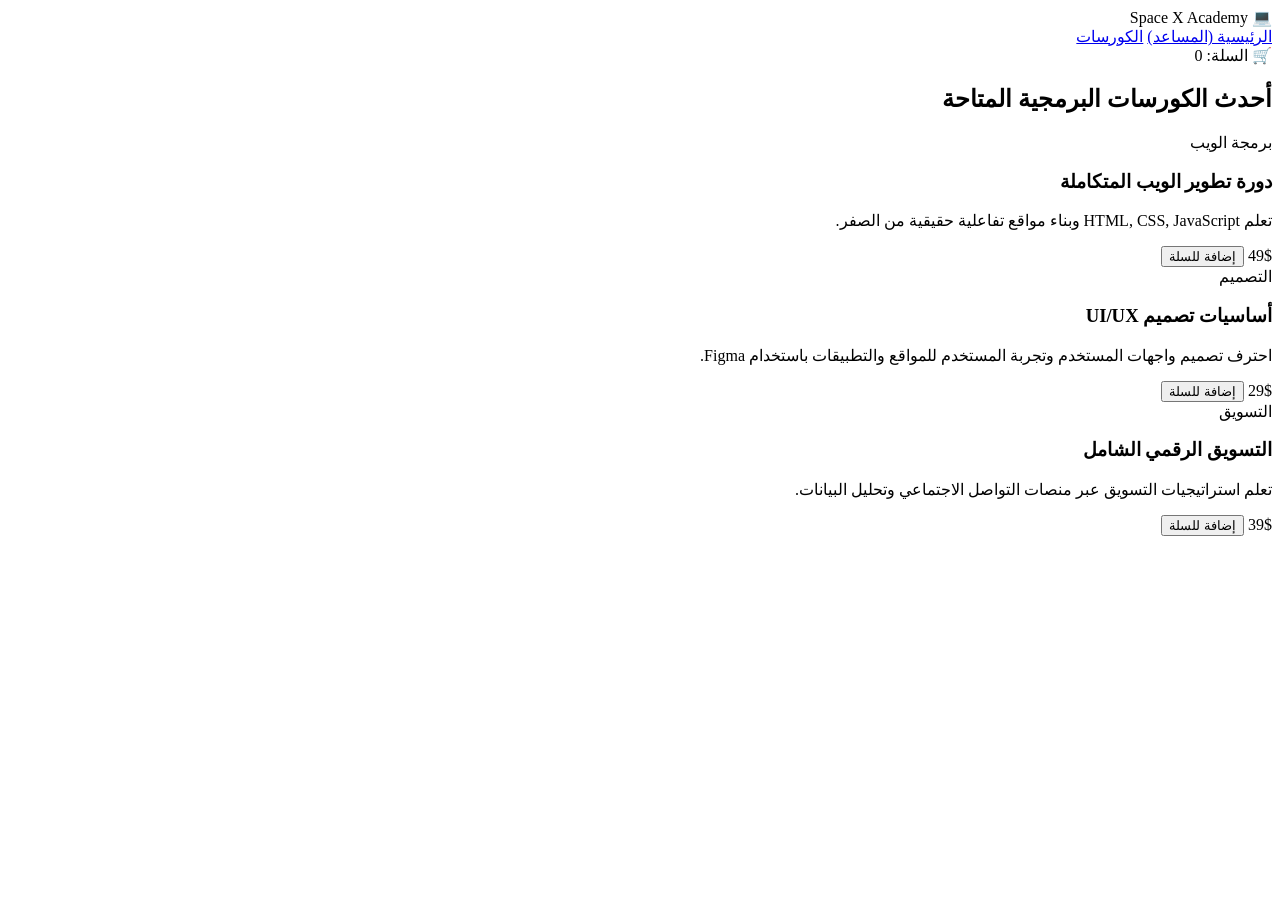
==== course.html @ 5a8a9283 "Update course.html" ====
<!DOCTYPE html>
<html lang="ar" dir="rtl">
<head>
    <meta charset="UTF-8">
    <meta name="viewport" content="width=device-width, initial-scale=1.0">
    <title>Space X Academy - الكورسات المتاحة</title>
    <link rel="stylesheet" href="style.css">
</head>
<body>

    <!-- شريط التنقل العلوي للربط بين الصفحات -->
    <header class="academy-header">
        <div class="logo">💻 Space X Academy</div>
        <nav class="nav-links">
            <a href="index.html">الرئيسية (المساعد)</a>
            <a href="courses.html" class="active">الكورسات</a>
        </nav>
        <div class="cart-icon">
            🛒 السلة: <span id="cart-count">0</span>
        </div>
    </header>

    <!-- قسم الكورسات -->
    <section class="courses-section">
        <h2 class="section-title">أحدث الكورسات البرمجية المتاحة</h2>
        
        <div class="courses-grid">
            <!-- الكورس الأول -->
            <div class="course-card">
                <span class="badge programming">برمجة الويب</span>
                <h3>دورة تطوير الويب المتكاملة</h3>
                <p>تعلم HTML, CSS, JavaScript وبناء مواقع تفاعلية حقيقية من الصفر.</p>
                <div class="card-footer">
                    <span class="price">49$</span>
                    <button class="btn-add-cart" onclick="addToCart()">إضافة للسلة</button>
                </div>
            </div>

            <!-- الكورس الثاني -->
            <div class="course-card">
                <span class="badge design">التصميم</span>
                <h3>أساسيات تصميم UI/UX</h3>
                <p>احترف تصميم واجهات المستخدم وتجربة المستخدم للمواقع والتطبيقات باستخدام Figma.</p>
                <div class="card-footer">
                    <span class="price">29$</span>
                    <button class="btn-add-cart" onclick="addToCart()">إضافة للسلة</button>
                </div>
            </div>

            <!-- الكورس الثالث -->
            <div class="course-card">
                <span class="badge marketing">التسويق</span>
                <h3>التسويق الرقمي الشامل</h3>
                <p>تعلم استراتيجيات التسويق عبر منصات التواصل الاجتماعي وتحليل البيانات.</p>
                <div class="card-footer">
                    <span class="price">39$</span>
                    <button class="btn-add-cart" onclick="addToCart()">إضافة للسلة</button>
                </div>
            </div>
        </div>
    </section>

    <!-- ربط ملف الجافا سكريبت لتشغيل السلة -->
    <script src="script.js"></script>
</body>
</html>
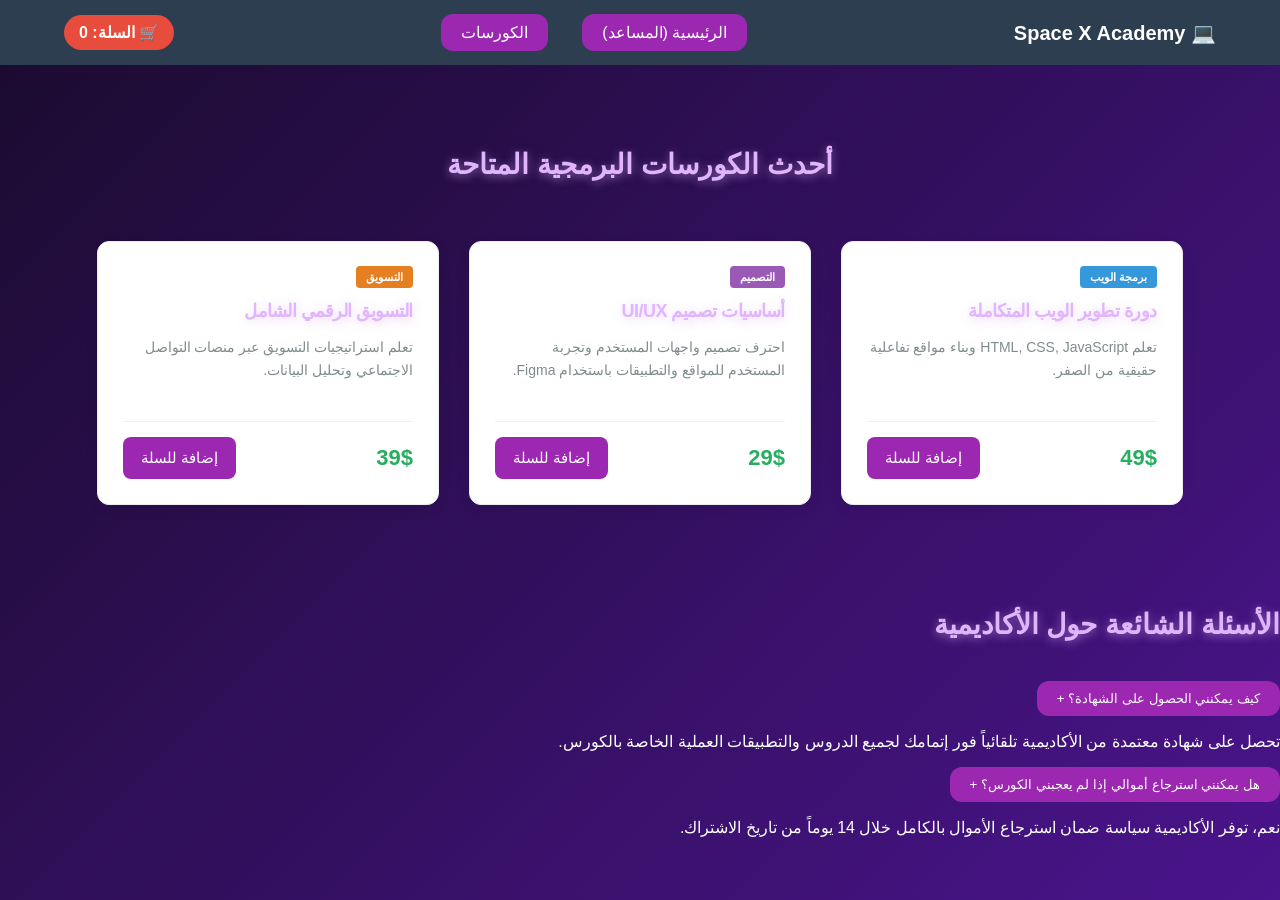
==== commit 668a4690: "Update course.html" ====
--- a/course.html
+++ b/course.html
@@ -63,4 +63,27 @@
     <!-- ربط ملف الجافا سكريبت لتشغيل السلة -->
     <script src="script.js"></script>
 </body>
+    <!-- قسم الأسئلة الشائعة -->
+<section class="faq-section">
+    <h2 class="section-title">الأسئلة الشائعة حول الأكاديمية</h2>
+    
+    <div class="faq-container">
+        <!-- السؤال الأول -->
+        <div class="faq-item">
+            <button class="faq-question" onclick="toggleFaq(this)">كيف يمكنني الحصول على الشهادة؟ <span>+</span></button>
+            <div class="faq-answer">
+                <p>تحصل على شهادة معتمدة من الأكاديمية تلقائياً فور إتمامك لجميع الدروس والتطبيقات العملية الخاصة بالكورس.</p>
+            </div>
+        </div>
+
+        <!-- السؤال الثاني -->
+        <div class="faq-item">
+            <button class="faq-question" onclick="toggleFaq(this)">هل يمكنني استرجاع أموالي إذا لم يعجبني الكورس؟ <span>+</span></button>
+            <div class="faq-answer">
+                <p>نعم، توفر الأكاديمية سياسة ضمان استرجاع الأموال بالكامل خلال 14 يوماً من تاريخ الاشتراك.</p>
+            </div>
+        </div>
+    </div>
+</section>
+
 </html>
--- a/style.css
+++ b/style.css
@@ -0,0 +1,233 @@
+body {
+  background: linear-gradient(135deg, #1a0b2e, #4a148c) !important;
+  color: white !important;
+  font-family: 'Cairo', sans-serif;
+  margin: 0;
+  min-height: 100vh;
+}
+
+h1, h2, h3 {
+  color: #e1b5fe !important;
+  text-shadow: 0 2px 10px rgba(225, 181, 254, 0.5);
+}
+
+a, button {
+  background-color: #9c27b0 !important;
+  color: white !important;
+  border-radius: 12px;
+  padding: 10px 20px;
+  text-decoration: none;
+  border: none;
+}
+
+a:hover, button:hover {
+  background-color: #ce93d8 !important;
+}
+#chat-container {
+    position: fixed; bottom: 20px; right: 20px;
+    width: 350px; height: 450px;
+    background-color: #0b0c10; border: 2px solid #1f2833;
+    border-radius: 10px; display: flex; flex-direction: column;
+    box-shadow: 0 0 15px rgba(0, 212, 255, 0.2); font-family: sans-serif;
+}
+#chat-header {
+    background-color: #1f2833; color: #66fcf1; padding: 12px;
+    text-align: center; font-weight: bold; border-radius: 8px 8px 0 0;
+}
+#chat-box {
+    flex: 1; padding: 10px; overflow-y: auto;
+    display: flex; flex-direction: column; gap: 10px; background: #121212;
+}
+.message { padding: 8px 12px; border-radius: 8px; max-width: 80%; line-height: 1.4; }
+.user-msg { background-color: #66fcf1; color: #0b0c10; align-self: flex-end; }
+.ai-msg { background-color: #1f2833; color: #c5c6c7; align-self: flex-start; text-direction: rtl; }
+#chat-input-area { display: flex; padding: 10px; background: #1f2833; border-radius: 0 0 8px 8px; }
+#user-input { flex: 1; padding: 8px; border: none; border-radius: 4px; outline: none; }
+#send-btn { background: #66fcf1; color: #0b0c10; border: none; padding: 8px 15px; margin-left: 5px; cursor: pointer; border-radius: 4px; font-weight: bold; }
+
+/* استدعاء خطوط حديثة تدعم العربية والإنجليزية بشكل احترافي */
+@import url('https://googleapis.com');
+
+body {
+    font-family: 'Cairo', 'Inter', sans-serif;
+    background-color: #ffffff; /* سيعتمد على لون خلفيتك الحالي تلقائياً */
+}
+
+/* تنسيق عنوان المنصة الاحترافي */
+h3 {
+    font-size: 2.2rem;
+    font-weight: 700;
+    margin-bottom: 10px;
+    letter-spacing: -0.5px;
+}
+
+/* تنسيق أسماء الأقسام الجديدة */
+.category-title {
+    font-size: 1.5rem;
+    font-weight: 600;
+    margin: 40px 0 20px 0;
+    padding-bottom: 8px;
+    border-bottom: 2px solid #eaeaea; /* خط فاصل بسيط بين الأقسام */
+}
+
+/* تحويل القائمة العمودية الجافة إلى شبكة بطاقات (Grid System) */
+.courses-grid {
+    display: grid;
+    grid-template-columns: repeat(auto-fill, minmax(220px, 1fr));
+    gap: 15px;
+    padding: 20px 0;
+}
+
+/* جعل الأزرار تبدو تفاعلية واحترافية دون تغيير لونها الأصلي */
+.courses-grid a, .courses-grid button {
+    display: flex;
+    justify-content: space-between;
+    align-items: center;
+    padding: 12px 18px;
+    border-radius: 8px;
+    text-decoration: none;
+    font-weight: 500;
+    font-size: 0.95rem;
+    /* تأثير الانتقال السلس للحركة */
+    transition: transform 0.2s ease, box-shadow 0.2s ease, opacity 0.2s ease; 
+}
+
+/* حركة الماوس الاحترافية عند التمرير (Hover Effect) */
+.courses-grid a:hover, .courses-grid button:hover {
+    transform: translateY(-3px); /* ارتفاع بسيط للأعلى */
+    box-shadow: 0 5px 15px rgba(0, 0, 0, 0.08); /* ظل ناعم يعطي إحساساً بالعمق */
+    opacity: 0.9; /* بريق خفيف */
+}
+display: grid;
+grid-template-columns: repeat(auto-fill, minmax(250px, 1fr));
+gap: 15px;
+
+/* تنسيق تذييل الصفحة للحفاظ على جملة جيميني بشكل منسق */
+footer, .footer-text {
+    margin-top: 50px;
+    padding: 20px;
+    font-size: 0.9rem;
+    border-top: 1px solid #eee;
+}
+/* تنسيقات عامة للموقع */
+body {
+    font-family: 'Segoe UI', Tahoma, Geneva, Verdana, sans-serif;
+    margin: 0;
+    padding: 0;
+    background-color: #f8f9fa;
+    color: #333;
+}
+
+/* شريط التنقل العلوي */
+.academy-header {
+    display: flex;
+    justify-content: space-between;
+    align-items: center;
+    padding: 15px 5%;
+    background-color: #2c3e50;
+    color: white;
+}
+.logo {
+    font-size: 20px;
+    font-weight: bold;
+}
+.nav-links a {
+    color: #ffffff;
+    text-decoration: none;
+    margin: 0 15px;
+    font-weight: 500;
+    transition: color 0.2s;
+}
+.nav-links a:hover, .nav-links a.active {
+    color: #3498db; /* تلوين الصفحة النشطة */
+}
+.cart-icon {
+    background: #e74c3c;
+    padding: 8px 15px;
+    border-radius: 20px;
+    font-weight: bold;
+}
+
+/* قسم شبكة الكورسات */
+.courses-section {
+    padding: 60px 5%;
+    text-align: center;
+}
+.section-title {
+    color: #2c3e50;
+    margin-bottom: 40px;
+    font-size: 28px;
+}
+.courses-grid {
+    display: flex;
+    justify-content: center;
+    gap: 30px;
+    flex-wrap: wrap;
+}
+
+/* كرت الكورس وتأثيرات الوقوف عليه */
+.course-card {
+    background: #ffffff;
+    border: 1px solid #eaeded;
+    border-radius: 12px;
+    padding: 25px;
+    width: 290px;
+    text-align: right;
+    box-shadow: 0 4px 15px rgba(0,0,0,0.05);
+    transition: transform 0.3s ease, box-shadow 0.3s ease;
+}
+.course-card:hover {
+    transform: translateY(-8px); /* تأثير حركة يدوي لطيف */
+    box-shadow: 0 8px 25px rgba(0,0,0,0.1);
+}
+
+/* بطاقات التصنيف */
+.badge {
+    padding: 5px 10px;
+    border-radius: 4px;
+    font-size: 11px;
+    color: white;
+    font-weight: bold;
+}
+.badge.programming { background: #3498db; }
+.badge.design { background: #9b59b6; }
+.badge.marketing { background: #e67e22; }
+
+.course-card h3 {
+    margin: 15px 0 10px 0;
+    color: #2c3e50;
+    font-size: 18px;
+}
+.course-card p {
+    color: #7f8c8d;
+    font-size: 14px;
+    line-height: 1.6;
+    height: 65px; /* لتوحيد حجم النصوص */
+}
+.card-footer {
+    display: flex;
+    justify-content: space-between;
+    align-items: center;
+    margin-top: 20px;
+    border-top: 1px solid #f1f1f1;
+    padding-top: 15px;
+}
+.price {
+    font-size: 22px;
+    font-weight: bold;
+    color: #27ae60;
+}
+.btn-add-cart {
+    background: #2c3e50;
+    color: white;
+    border: none;
+    padding: 10px 18px;
+    border-radius: 6px;
+    cursor: pointer;
+    font-weight: bold;
+    transition: background 0.2s;
+}
+.btn-add-cart:hover {
+    background: #34495e;
+}
+
